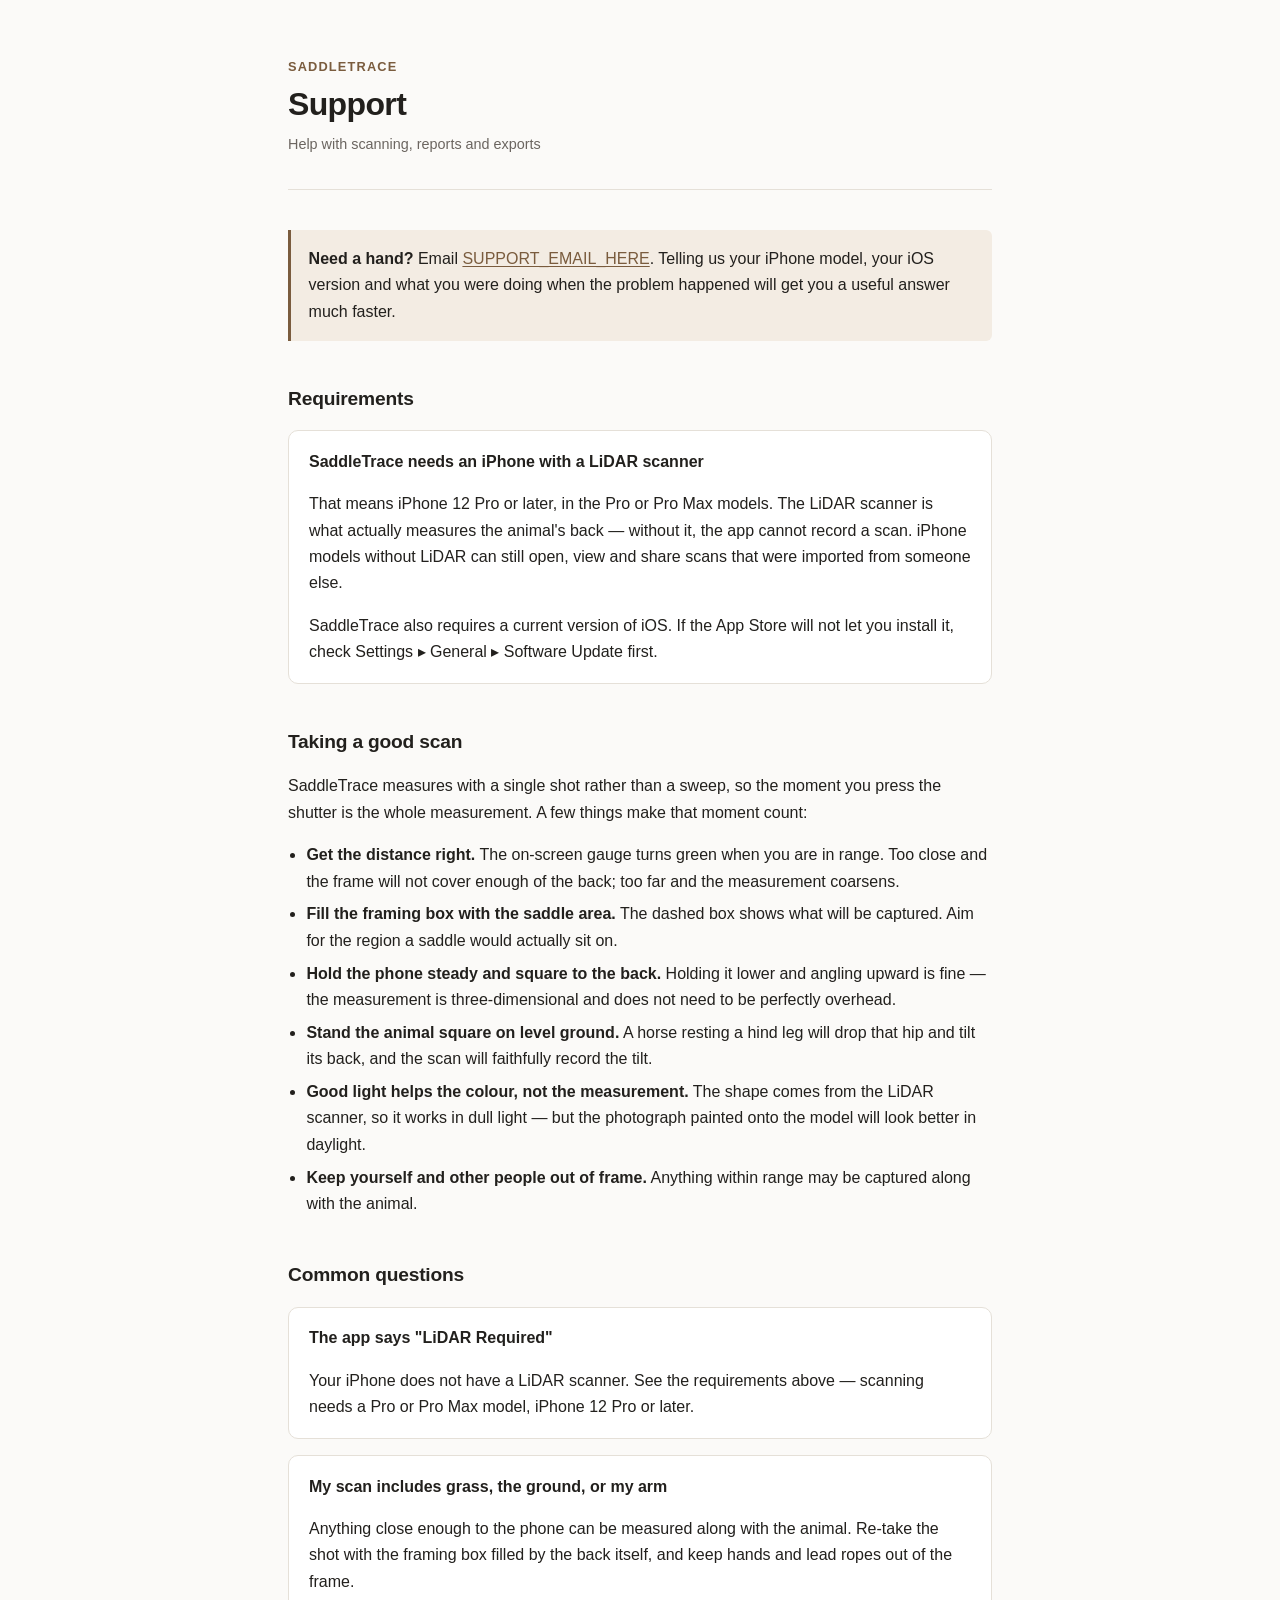
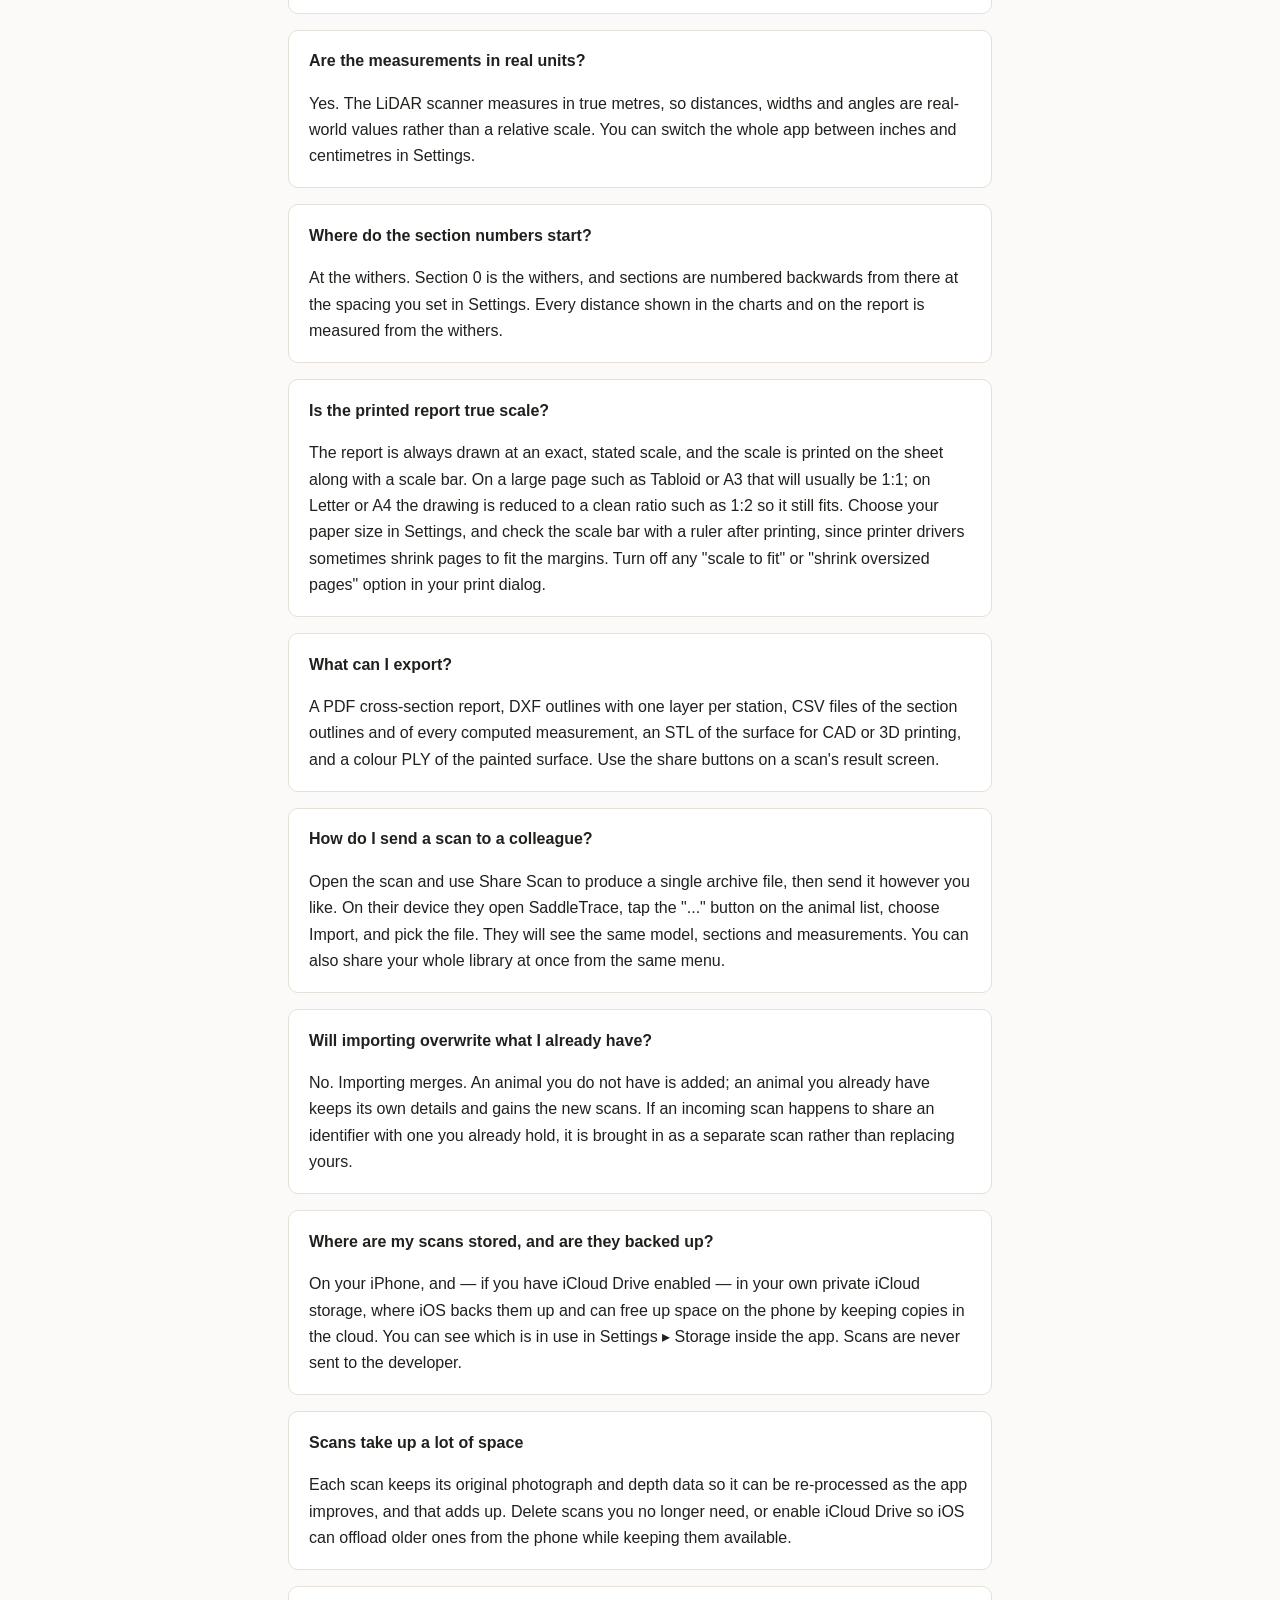
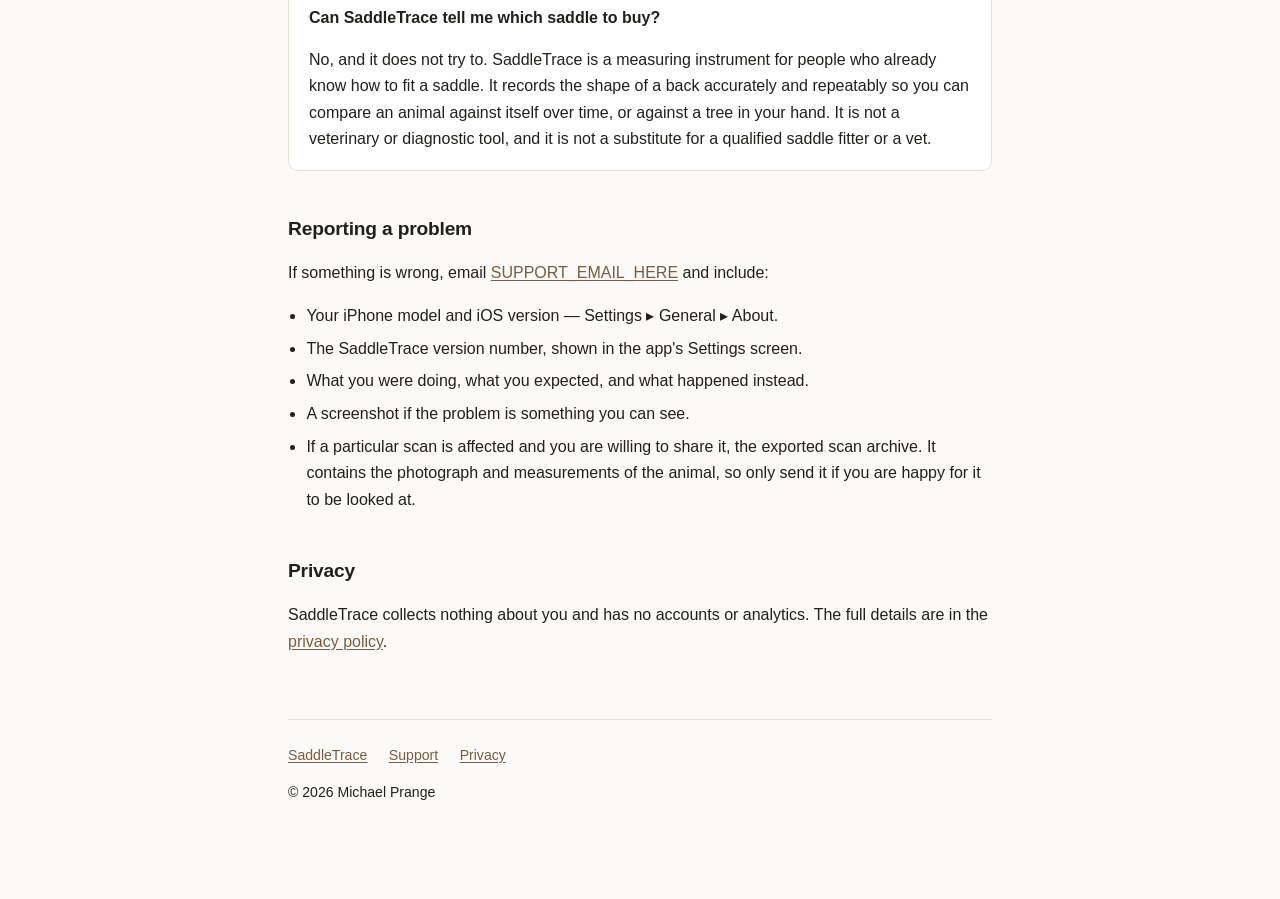
==== docs/support.html @ 9d0c9c34 "Moved docs up one directory." ====
<!DOCTYPE html>
<html lang="en">
<head>
<meta charset="utf-8">
<meta name="viewport" content="width=device-width, initial-scale=1">
<title>Support — SaddleTrace</title>
<link rel="stylesheet" href="style.css">
</head>
<body>
<div class="wrap">

<header>
    <p class="eyebrow">SaddleTrace</p>
    <h1>Support</h1>
    <p class="updated">Help with scanning, reports and exports</p>
</header>

<div class="callout">
    <p><strong>Need a hand?</strong> Email <a href="mailto:SUPPORT_EMAIL_HERE">SUPPORT_EMAIL_HERE</a>. Telling us your iPhone model, your iOS version and what you were doing when the problem happened will get you a useful answer much faster.</p>
</div>

<h2>Requirements</h2>
<div class="card">
    <h3>SaddleTrace needs an iPhone with a LiDAR scanner</h3>
    <p>That means iPhone 12 Pro or later, in the Pro or Pro Max models. The LiDAR scanner is what actually measures the animal's back — without it, the app cannot record a scan. iPhone models without LiDAR can still open, view and share scans that were imported from someone else.</p>
    <p>SaddleTrace also requires a current version of iOS. If the App Store will not let you install it, check Settings ▸ General ▸ Software Update first.</p>
</div>

<h2>Taking a good scan</h2>
<p>SaddleTrace measures with a single shot rather than a sweep, so the moment you press the shutter is the whole measurement. A few things make that moment count:</p>
<ul>
    <li><strong>Get the distance right.</strong> The on-screen gauge turns green when you are in range. Too close and the frame will not cover enough of the back; too far and the measurement coarsens.</li>
    <li><strong>Fill the framing box with the saddle area.</strong> The dashed box shows what will be captured. Aim for the region a saddle would actually sit on.</li>
    <li><strong>Hold the phone steady and square to the back.</strong> Holding it lower and angling upward is fine — the measurement is three-dimensional and does not need to be perfectly overhead.</li>
    <li><strong>Stand the animal square on level ground.</strong> A horse resting a hind leg will drop that hip and tilt its back, and the scan will faithfully record the tilt.</li>
    <li><strong>Good light helps the colour, not the measurement.</strong> The shape comes from the LiDAR scanner, so it works in dull light — but the photograph painted onto the model will look better in daylight.</li>
    <li><strong>Keep yourself and other people out of frame.</strong> Anything within range may be captured along with the animal.</li>
</ul>

<h2>Common questions</h2>

<div class="card">
    <h3>The app says "LiDAR Required"</h3>
    <p>Your iPhone does not have a LiDAR scanner. See the requirements above — scanning needs a Pro or Pro Max model, iPhone 12 Pro or later.</p>
</div>

<div class="card">
    <h3>My scan includes grass, the ground, or my arm</h3>
    <p>Anything close enough to the phone can be measured along with the animal. Re-take the shot with the framing box filled by the back itself, and keep hands and lead ropes out of the frame.</p>
</div>

<div class="card">
    <h3>Are the measurements in real units?</h3>
    <p>Yes. The LiDAR scanner measures in true metres, so distances, widths and angles are real-world values rather than a relative scale. You can switch the whole app between inches and centimetres in Settings.</p>
</div>

<div class="card">
    <h3>Where do the section numbers start?</h3>
    <p>At the withers. Section 0 is the withers, and sections are numbered backwards from there at the spacing you set in Settings. Every distance shown in the charts and on the report is measured from the withers.</p>
</div>

<div class="card">
    <h3>Is the printed report true scale?</h3>
    <p>The report is always drawn at an exact, stated scale, and the scale is printed on the sheet along with a scale bar. On a large page such as Tabloid or A3 that will usually be 1:1; on Letter or A4 the drawing is reduced to a clean ratio such as 1:2 so it still fits. Choose your paper size in Settings, and check the scale bar with a ruler after printing, since printer drivers sometimes shrink pages to fit the margins. Turn off any "scale to fit" or "shrink oversized pages" option in your print dialog.</p>
</div>

<div class="card">
    <h3>What can I export?</h3>
    <p>A PDF cross-section report, DXF outlines with one layer per station, CSV files of the section outlines and of every computed measurement, an STL of the surface for CAD or 3D printing, and a colour PLY of the painted surface. Use the share buttons on a scan's result screen.</p>
</div>

<div class="card">
    <h3>How do I send a scan to a colleague?</h3>
    <p>Open the scan and use Share Scan to produce a single archive file, then send it however you like. On their device they open SaddleTrace, tap the "..." button on the animal list, choose Import, and pick the file. They will see the same model, sections and measurements. You can also share your whole library at once from the same menu.</p>
</div>

<div class="card">
    <h3>Will importing overwrite what I already have?</h3>
    <p>No. Importing merges. An animal you do not have is added; an animal you already have keeps its own details and gains the new scans. If an incoming scan happens to share an identifier with one you already hold, it is brought in as a separate scan rather than replacing yours.</p>
</div>

<div class="card">
    <h3>Where are my scans stored, and are they backed up?</h3>
    <p>On your iPhone, and — if you have iCloud Drive enabled — in your own private iCloud storage, where iOS backs them up and can free up space on the phone by keeping copies in the cloud. You can see which is in use in Settings ▸ Storage inside the app. Scans are never sent to the developer.</p>
</div>

<div class="card">
    <h3>Scans take up a lot of space</h3>
    <p>Each scan keeps its original photograph and depth data so it can be re-processed as the app improves, and that adds up. Delete scans you no longer need, or enable iCloud Drive so iOS can offload older ones from the phone while keeping them available.</p>
</div>

<div class="card">
    <h3>Can SaddleTrace tell me which saddle to buy?</h3>
    <p>No, and it does not try to. SaddleTrace is a measuring instrument for people who already know how to fit a saddle. It records the shape of a back accurately and repeatably so you can compare an animal against itself over time, or against a tree in your hand. It is not a veterinary or diagnostic tool, and it is not a substitute for a qualified saddle fitter or a vet.</p>
</div>

<h2>Reporting a problem</h2>
<p>If something is wrong, email <a href="mailto:SUPPORT_EMAIL_HERE">SUPPORT_EMAIL_HERE</a> and include:</p>
<ul>
    <li>Your iPhone model and iOS version — Settings ▸ General ▸ About.</li>
    <li>The SaddleTrace version number, shown in the app's Settings screen.</li>
    <li>What you were doing, what you expected, and what happened instead.</li>
    <li>A screenshot if the problem is something you can see.</li>
    <li>If a particular scan is affected and you are willing to share it, the exported scan archive. It contains the photograph and measurements of the animal, so only send it if you are happy for it to be looked at.</li>
</ul>

<h2>Privacy</h2>
<p>SaddleTrace collects nothing about you and has no accounts or analytics. The full details are in the <a href="privacy.html">privacy policy</a>.</p>

<footer>
    <a href="index.html">SaddleTrace</a>
    <a href="support.html">Support</a>
    <a href="privacy.html">Privacy</a>
    <p>© 2026 Michael Prange</p>
</footer>

</div>
</body>
</html>
---- docs/style.css ----
:root {
    --bg: #fbfaf8;
    --surface: #ffffff;
    --text: #22201d;
    --muted: #6b6560;
    --rule: #e5e0d8;
    --accent: #7a5c3e;
    --accent-soft: #f3ece3;
}

@media (prefers-color-scheme: dark) {
    :root {
        --bg: #171614;
        --surface: #1f1e1b;
        --text: #ece8e2;
        --muted: #a29b93;
        --rule: #33302b;
        --accent: #c9a67d;
        --accent-soft: #2a251f;
    }
}

* { box-sizing: border-box; }

body {
    margin: 0;
    padding: 0 1.25rem 5rem;
    background: var(--bg);
    color: var(--text);
    font: 16px/1.65 -apple-system, BlinkMacSystemFont, "Segoe UI", Roboto, Helvetica, Arial, sans-serif;
    -webkit-text-size-adjust: 100%;
}

.wrap { max-width: 44rem; margin: 0 auto; }

header {
    padding: 3.5rem 0 2rem;
    border-bottom: 1px solid var(--rule);
    margin-bottom: 2.5rem;
}

.eyebrow {
    font-size: 0.8rem;
    letter-spacing: 0.09em;
    text-transform: uppercase;
    color: var(--accent);
    font-weight: 600;
    margin: 0 0 0.5rem;
}

h1 { font-size: 2rem; line-height: 1.2; margin: 0 0 0.6rem; letter-spacing: -0.02em; }
h2 { font-size: 1.2rem; margin: 2.6rem 0 0.7rem; letter-spacing: -0.01em; }
h3 { font-size: 1rem; margin: 1.8rem 0 0.4rem; }

.updated { color: var(--muted); font-size: 0.9rem; margin: 0; }

p, li { color: var(--text); }
ul { padding-left: 1.15rem; }
li { margin: 0.4rem 0; }

a { color: var(--accent); text-underline-offset: 2px; }

.callout {
    background: var(--accent-soft);
    border-left: 3px solid var(--accent);
    padding: 1rem 1.1rem;
    border-radius: 0 6px 6px 0;
    margin: 1.6rem 0;
}
.callout p { margin: 0; }

.card {
    background: var(--surface);
    border: 1px solid var(--rule);
    border-radius: 10px;
    padding: 1.1rem 1.25rem;
    margin: 1rem 0;
}
.card h3 { margin-top: 0; }
.card p:last-child { margin-bottom: 0; }

table { border-collapse: collapse; width: 100%; margin: 1.2rem 0; font-size: 0.95rem; }
th, td { text-align: left; padding: 0.6rem 0.7rem; border-bottom: 1px solid var(--rule); vertical-align: top; }
th { font-weight: 600; color: var(--muted); font-size: 0.8rem; text-transform: uppercase; letter-spacing: 0.05em; }
.tablewrap { overflow-x: auto; }

footer {
    margin-top: 4rem;
    padding-top: 1.5rem;
    border-top: 1px solid var(--rule);
    color: var(--muted);
    font-size: 0.88rem;
}
footer a { margin-right: 1.1rem; }
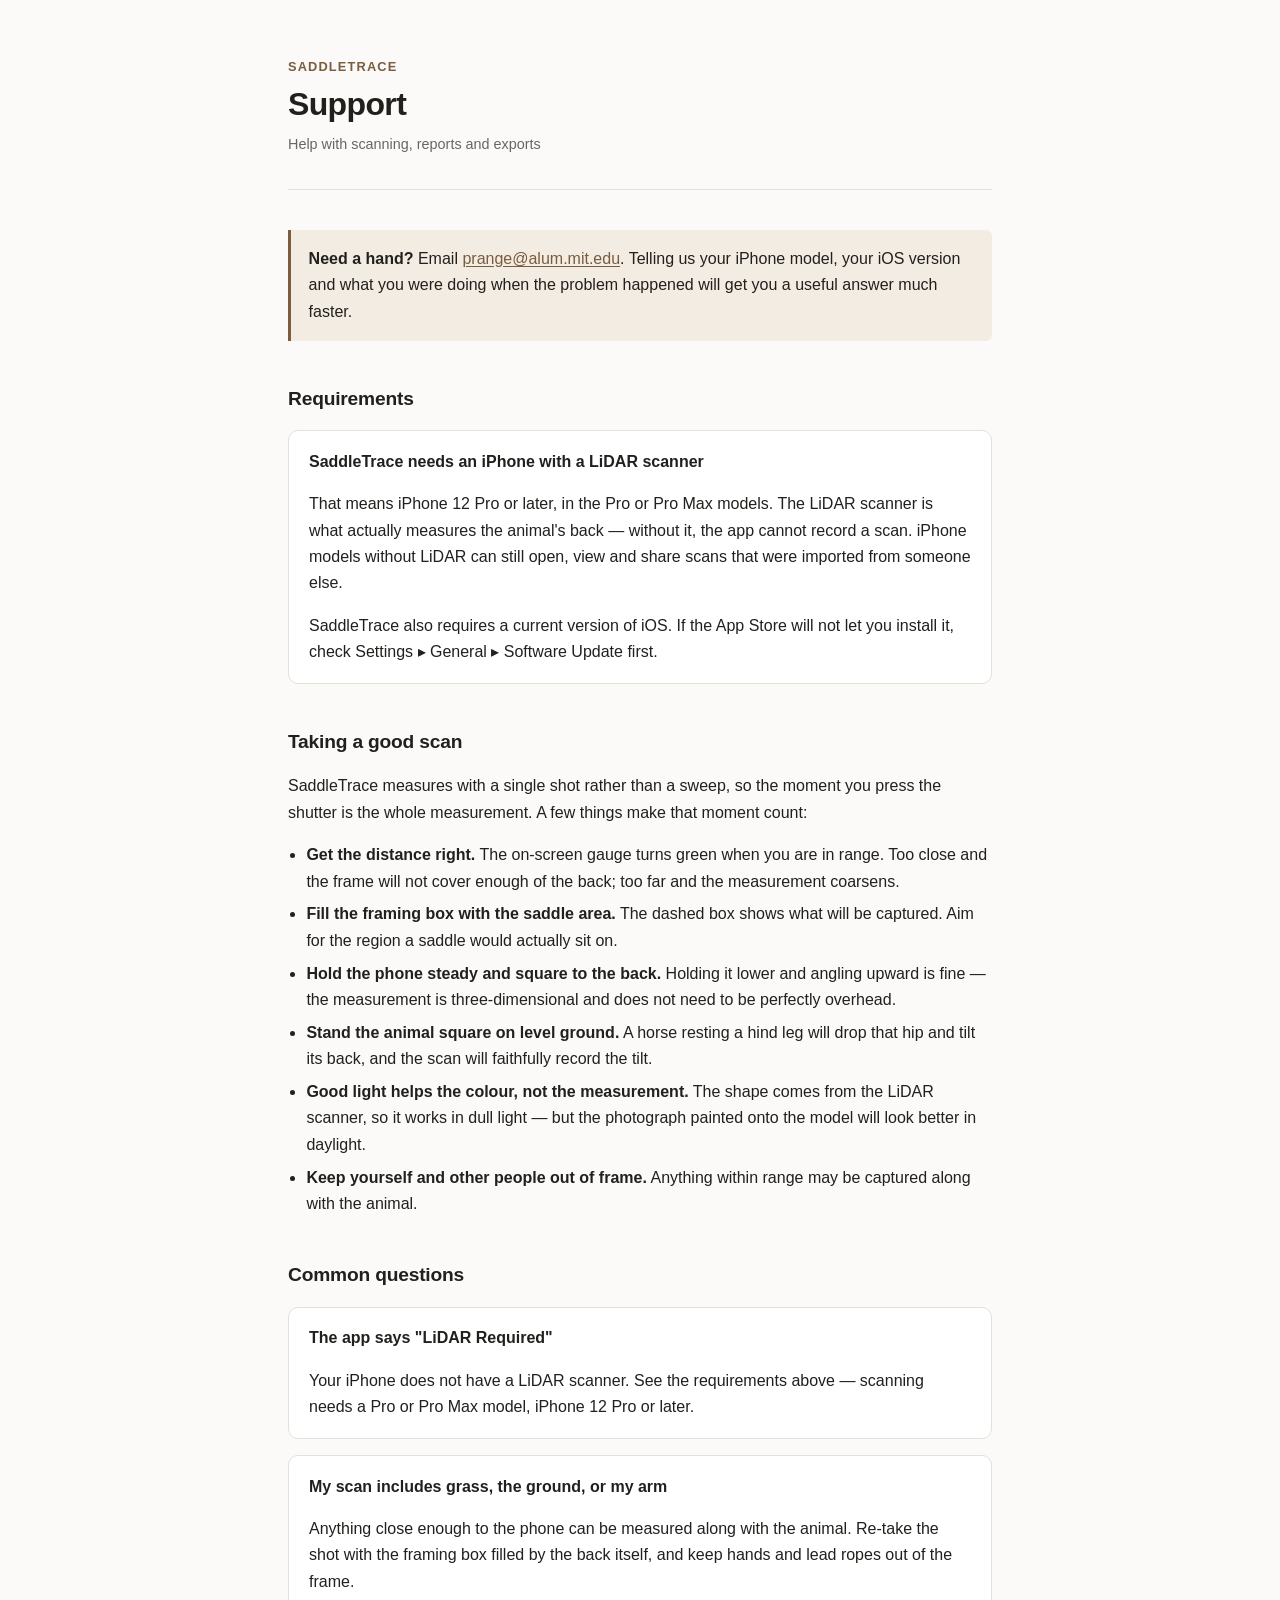
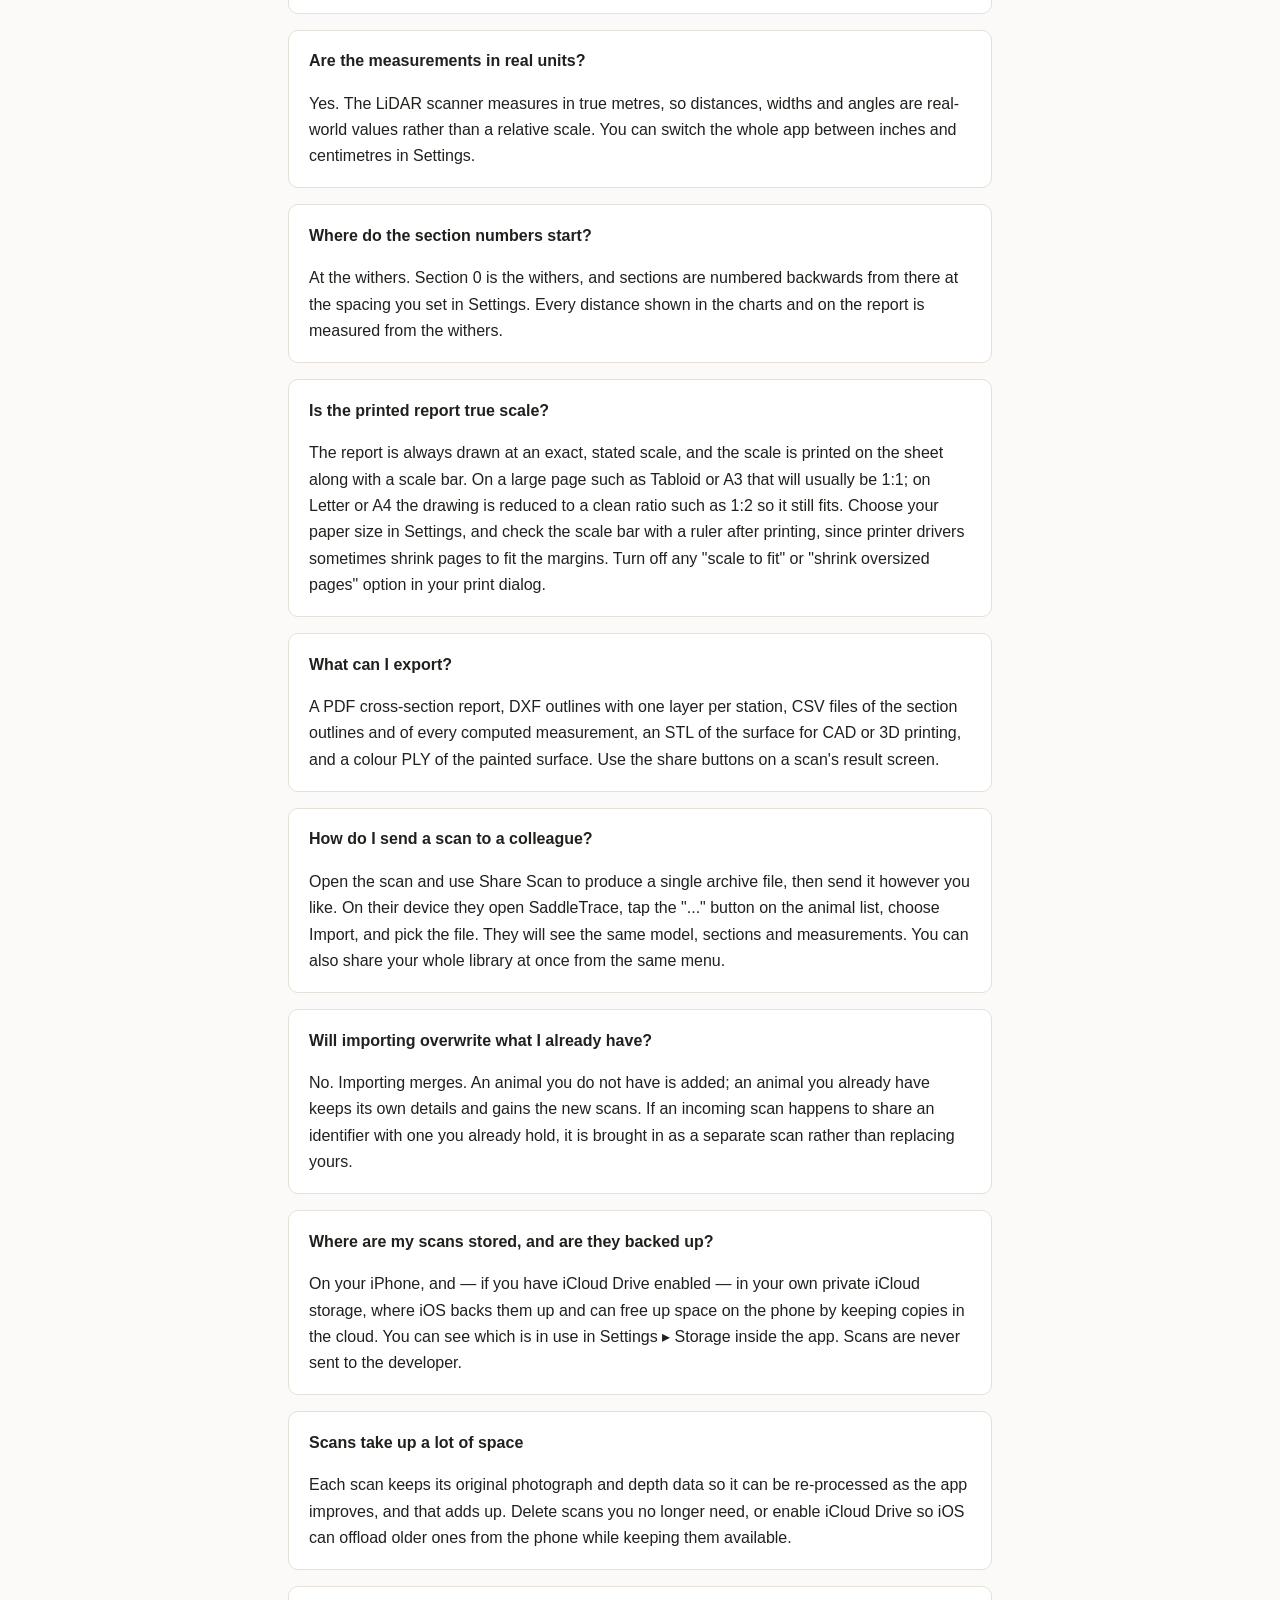
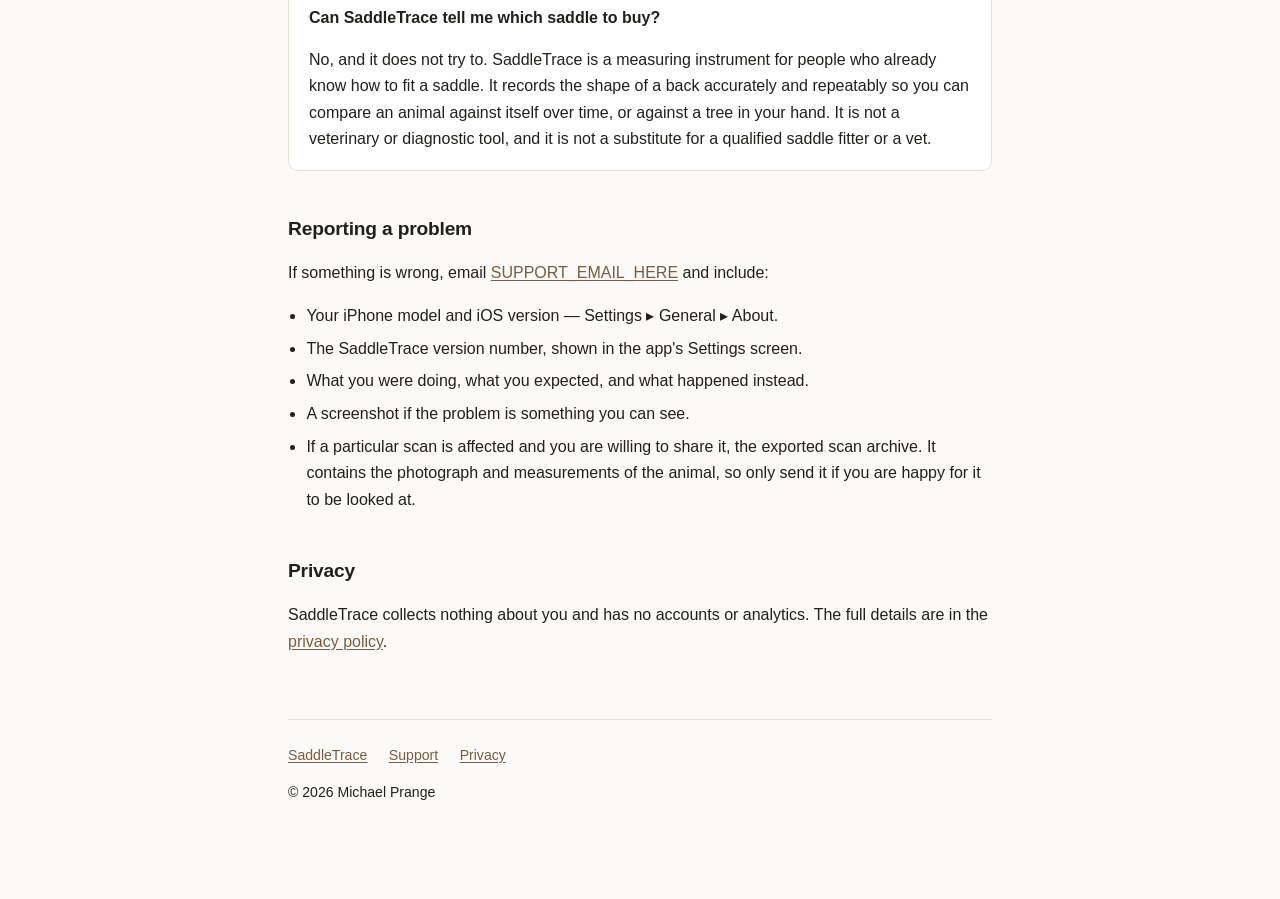
==== commit 86770aaf: "Added my email address to the support documents." ====
--- a/docs/support.html
+++ b/docs/support.html
@@ -16,7 +16,7 @@
 </header>
 
 <div class="callout">
-    <p><strong>Need a hand?</strong> Email <a href="mailto:SUPPORT_EMAIL_HERE">SUPPORT_EMAIL_HERE</a>. Telling us your iPhone model, your iOS version and what you were doing when the problem happened will get you a useful answer much faster.</p>
+    <p><strong>Need a hand?</strong> Email <a href="mailto:prange@alum.mit.edu">prange@alum.mit.edu</a>. Telling us your iPhone model, your iOS version and what you were doing when the problem happened will get you a useful answer much faster.</p>
 </div>
 
 <h2>Requirements</h2>
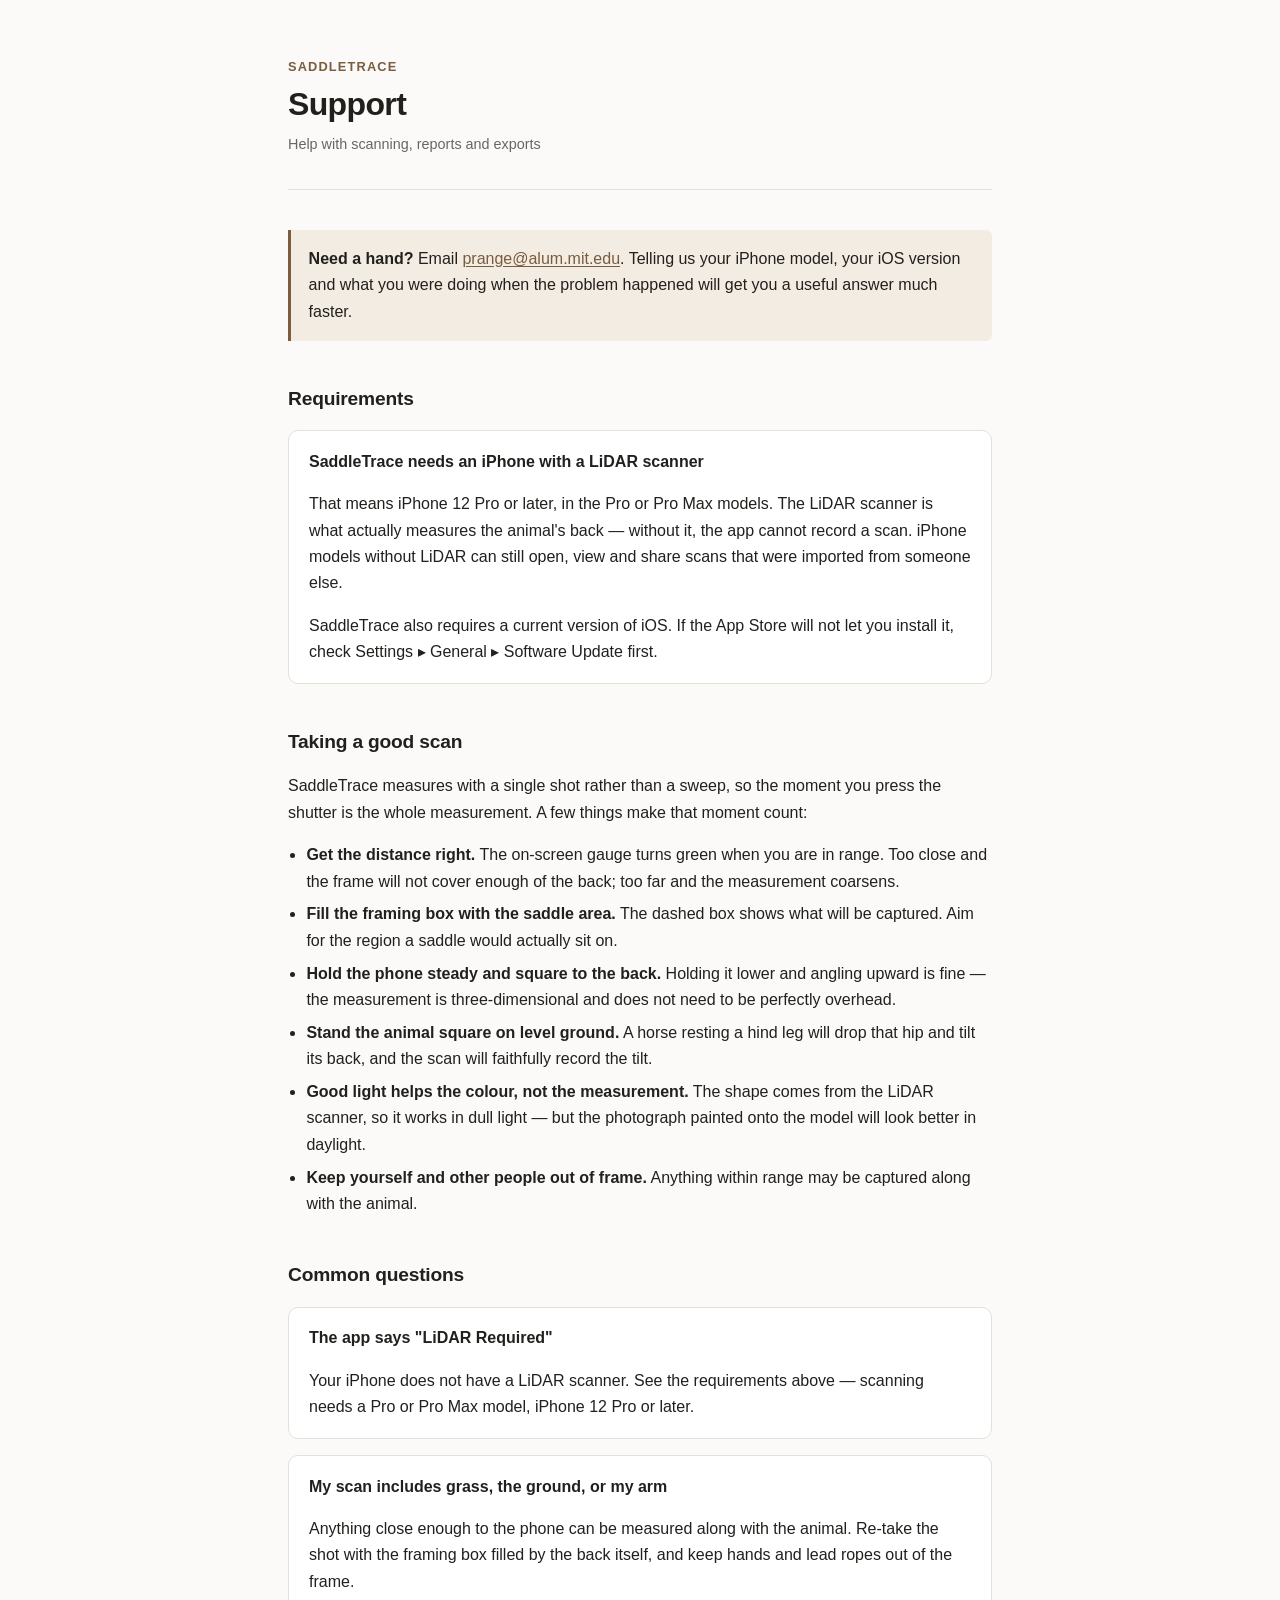
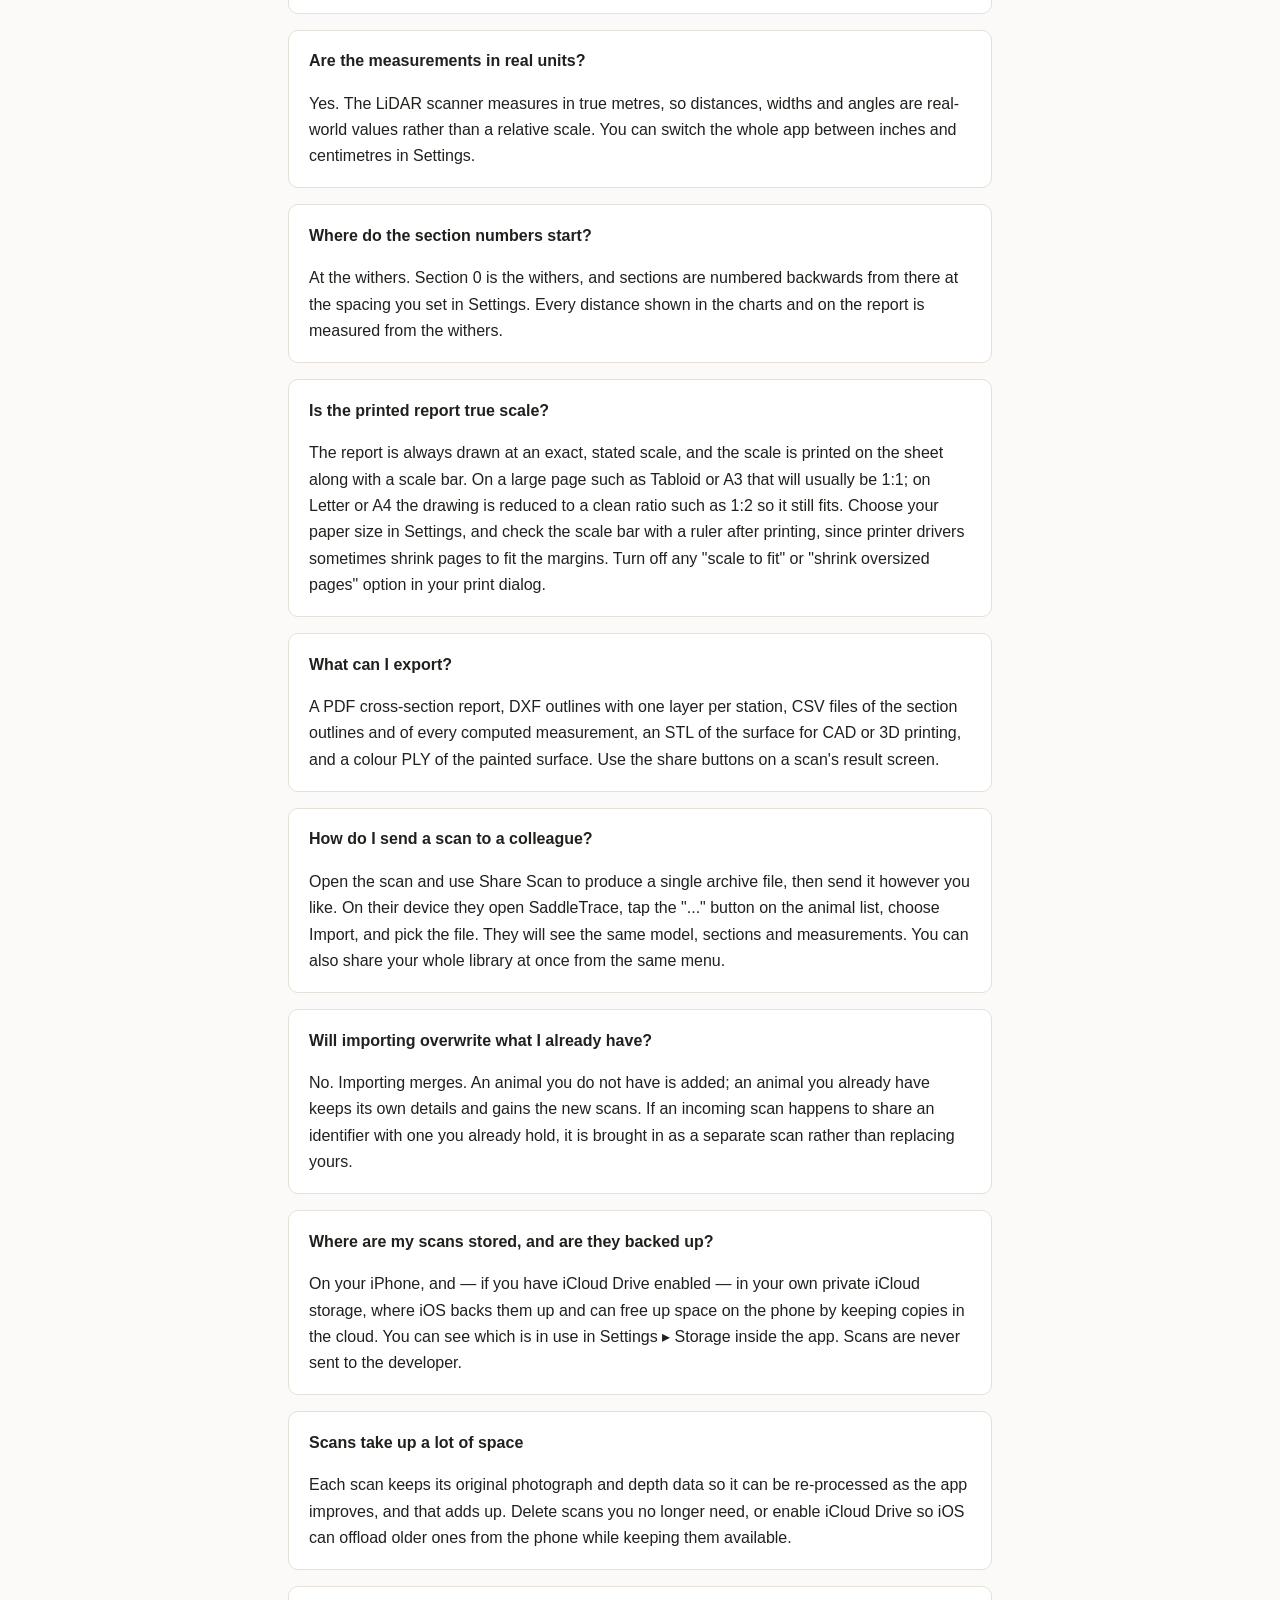
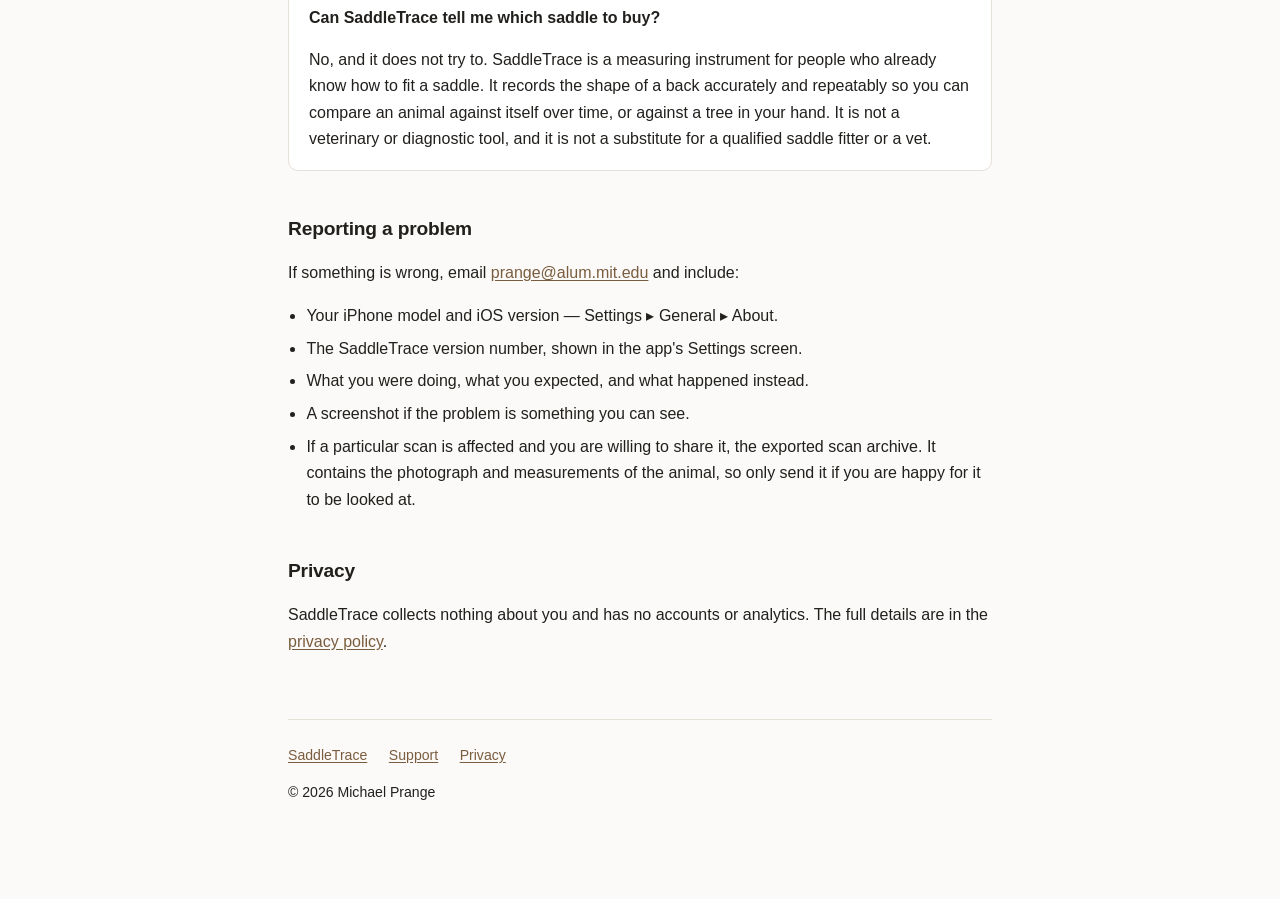
==== commit 57e9ee0c: "Fixed email address in support.html." ====
--- a/docs/support.html
+++ b/docs/support.html
@@ -95,7 +95,7 @@
 </div>
 
 <h2>Reporting a problem</h2>
-<p>If something is wrong, email <a href="mailto:SUPPORT_EMAIL_HERE">SUPPORT_EMAIL_HERE</a> and include:</p>
+<p>If something is wrong, email <a href="mailto:prange@alum.mit.edu">prange@alum.mit.edu</a> and include:</p>
 <ul>
     <li>Your iPhone model and iOS version — Settings ▸ General ▸ About.</li>
     <li>The SaddleTrace version number, shown in the app's Settings screen.</li>
